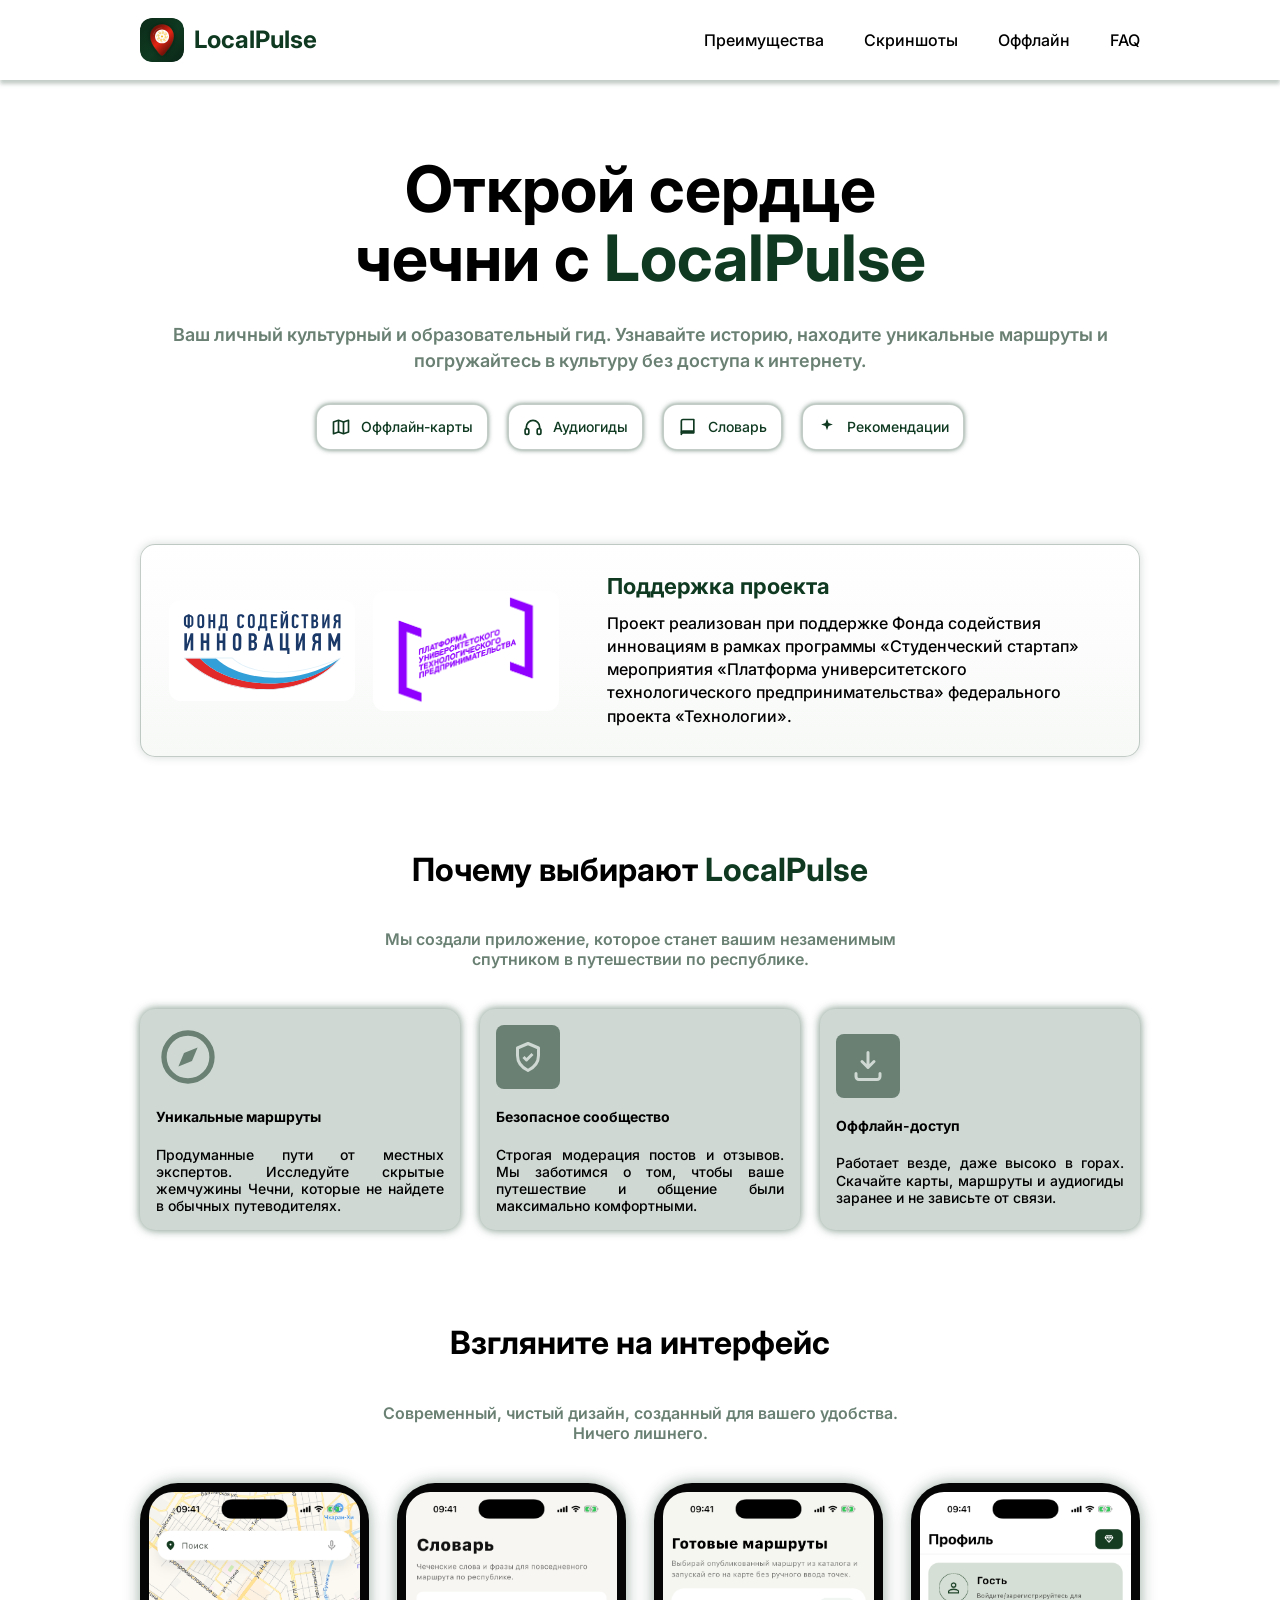
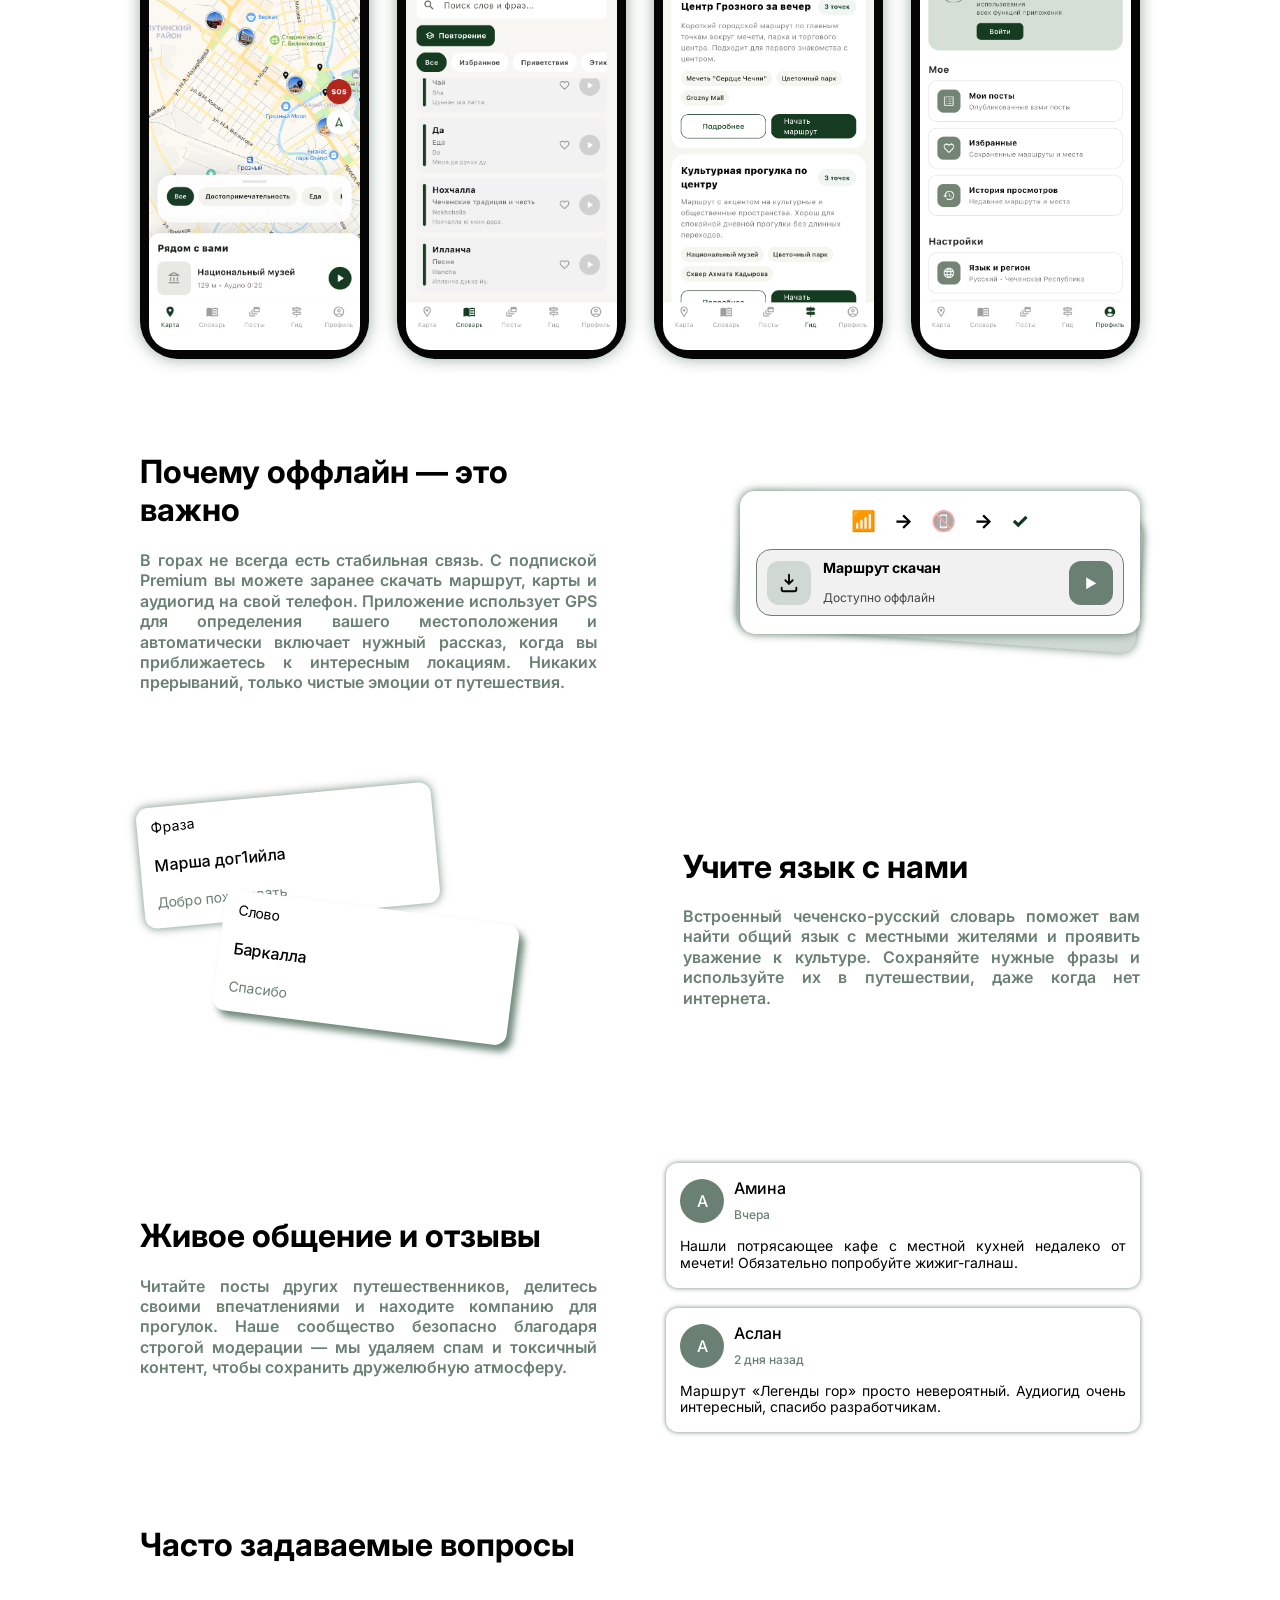
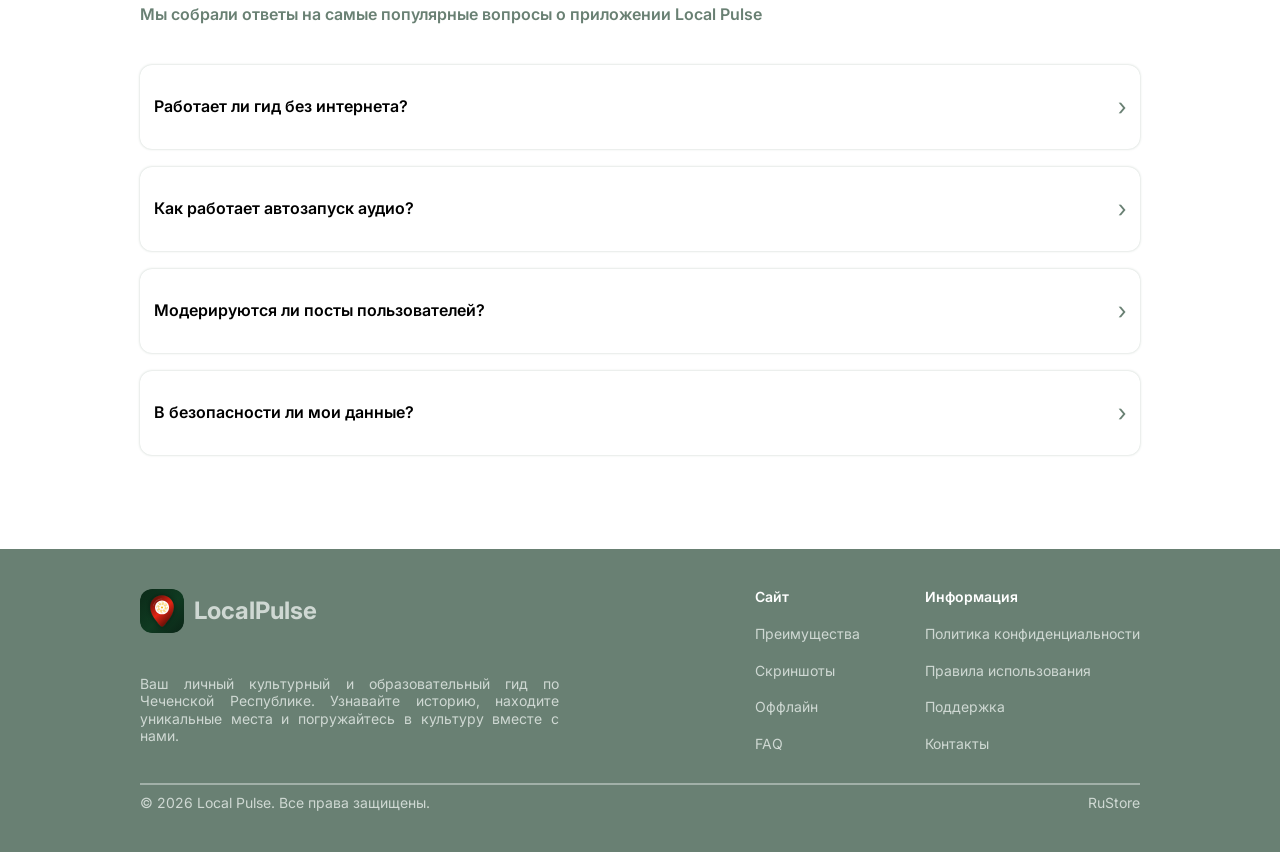
==== index.html @ 08d47c0d "Update landing copy" ====
<!DOCTYPE html>
<html lang="ru">
<head>
  <meta charset="UTF-8" />
  <meta name="viewport" content="width=device-width, initial-scale=1.0" />
  <title>LocalPulse — открой сердце Чечни</title>
  <meta name="description" content="LocalPulse — личный культурный и образовательный гид по Чеченской Республике: карта проверенных мест, аудиогиды, маршруты, словарь чеченских фраз и сообщество. Работает офлайн." />
  <meta property="og:title" content="LocalPulse — гид по Чеченской Республике" />
  <meta property="og:description" content="Карта проверенных мест, аудиогиды с автозапуском, маршруты, словарь и сообщество. Работает офлайн." />
  <link rel="icon" href="assets/logo.svg" />
  <link rel="preconnect" href="https://fonts.googleapis.com" />
  <link rel="preconnect" href="https://fonts.gstatic.com" crossorigin />
  <link href="https://fonts.googleapis.com/css2?family=Inter:wght@400;500;600;700;800&display=swap" rel="stylesheet" />
  <link rel="stylesheet" href="styles.css?v=figma-332-891-deploy" />
</head>
<body>
  <header class="site-header">
    <div class="header-inner">
      <a class="brand brand--header" href="#top" aria-label="LocalPulse">
        <img class="brand-mark" src="assets/logo.svg" alt="" width="44" height="44" />
        <span>LocalPulse</span>
      </a>
      <nav class="header-nav" aria-label="Основная навигация">
        <a href="#features">Преимущества</a>
        <a href="#screenshots">Скриншоты</a>
        <a href="#offline">Оффлайн</a>
        <a href="#faq">FAQ</a>
      </nav>
    </div>
  </header>

  <div class="wrap">
    <!-- HERO -->
    <section class="hero" id="top">
      <h1>Открой сердце<br />чечни с <span>LocalPulse</span></h1>

      <p class="hero-sub">Ваш личный культурный и образовательный гид. Узнавайте историю, находите уникальные маршруты и погружайтесь в культуру без доступа к интернету.</p>

      <div class="chips">
        <div class="chip-row">
          <span class="chip">
            <svg viewBox="0 0 24 24" fill="none" stroke="currentColor" stroke-width="2" stroke-linejoin="round"><path d="M9 4 3 6v14l6-2 6 2 6-2V4l-6 2-6-2Z"/><path d="M9 4v14M15 6v14"/></svg>
            Оффлайн-карты
          </span>
          <span class="chip grow">
            <svg viewBox="0 0 24 24" fill="none" stroke="currentColor" stroke-width="2" stroke-linejoin="round"><path d="M4 14v-2a8 8 0 0 1 16 0v2"/><rect x="2.5" y="14" width="4.5" height="7" rx="2"/><rect x="17" y="14" width="4.5" height="7" rx="2"/></svg>
            Аудиогиды
          </span>
        </div>
        <div class="chip-row">
          <span class="chip">
            <svg viewBox="0 0 24 24" fill="none" stroke="currentColor" stroke-width="2" stroke-linejoin="round"><path d="M4 5a2 2 0 0 1 2-2h13v16H6a2 2 0 0 0-2 2V5Z"/><path d="M19 17H6a2 2 0 0 0-2 2"/></svg>
            Словарь
          </span>
          <span class="chip grow">
            <svg viewBox="0 0 24 24" fill="currentColor"><path d="M12 2l1.8 5.2L19 9l-5.2 1.8L12 16l-1.8-5.2L5 9l5.2-1.8L12 2Z"/></svg>
            Рекомендации
          </span>
        </div>
      </div>
    </section>

    <!-- SUPPORT -->
    <section class="support-section" aria-labelledby="support-title">
      <div class="support-logos" aria-label="Логотипы организаций поддержки проекта">
        <img src="assets/support-fasie.svg" alt="Фонд содействия инновациям" />
        <img src="assets/support-univertechpred.png" alt="Платформа университетского технологического предпринимательства" />
      </div>
      <div class="support-copy">
        <h2 id="support-title">Поддержка проекта</h2>
        <p>Проект реализован при поддержке Фонда содействия инновациям в рамках программы «Студенческий стартап» мероприятия «Платформа университетского технологического предпринимательства» федерального проекта «Технологии».</p>
      </div>
    </section>

    <!-- WHY -->
    <section class="section section--center" id="features">
      <h2>Почему выбирают <span>LocalPulse</span></h2>
      <p class="section-sub">Мы создали приложение, которое станет вашим незаменимым спутником в путешествии по республике.</p>
      <div class="why-cards">
        <article class="why-card">
          <span class="why-ico">
            <svg viewBox="0 0 24 24" fill="none" stroke="currentColor" stroke-width="2" stroke-linejoin="round"><circle cx="12" cy="12" r="9"/><path d="m15.6 8.4-2.1 5.1-5.1 2.1 2.1-5.1 5.1-2.1Z" fill="currentColor" stroke="none"/></svg>
          </span>
          <div class="why-text">
            <h3>Уникальные маршруты</h3>
            <p>Продуманные пути от местных экспертов. Исследуйте скрытые жемчужины Чечни, которые не найдете в обычных путеводителях.</p>
          </div>
        </article>
        <article class="why-card">
          <span class="why-ico">
            <svg viewBox="0 0 24 24" fill="none" stroke="currentColor" stroke-width="2" stroke-linejoin="round"><path d="M12 3l7 3v5c0 4.5-3 8-7 10-4-2-7-5.5-7-10V6l7-3Z"/><path d="m9 12 2 2 4-4"/></svg>
          </span>
          <div class="why-text">
            <h3>Безопасное сообщество</h3>
            <p>Строгая модерация постов и отзывов. Мы заботимся о том, чтобы ваше путешествие и общение были максимально комфортными.</p>
          </div>
        </article>
        <article class="why-card">
          <span class="why-ico">
            <svg viewBox="0 0 24 24" fill="none" stroke="currentColor" stroke-width="2" stroke-linecap="round" stroke-linejoin="round"><path d="M12 3v10m0 0 4-4m-4 4-4-4"/><path d="M4 17v2a2 2 0 0 0 2 2h12a2 2 0 0 0 2-2v-2"/></svg>
          </span>
          <div class="why-text">
            <h3>Оффлайн-доступ</h3>
            <p>Работает везде, даже высоко в горах. Скачайте карты, маршруты и аудиогиды заранее и не зависьте от связи.</p>
          </div>
        </article>
      </div>
    </section>

    <!-- INTERFACE -->
    <section class="section section--center" id="screenshots">
      <h2>Взгляните на интерфейс</h2>
      <p class="section-sub">Современный, чистый дизайн, созданный для вашего удобства. Ничего лишнего.</p>
      <div class="phones">
        <div class="phone"><div class="phone-screen"><img src="assets/screen-map.png" alt="Экран карты LocalPulse" loading="lazy" /></div></div>
        <div class="phone"><div class="phone-screen"><img src="assets/screen-dictionary.png" alt="Экран словаря LocalPulse" loading="lazy" /></div></div>
        <div class="phone"><div class="phone-screen"><img src="assets/screen-guide.png" alt="Экран гида LocalPulse" loading="lazy" /></div></div>
        <div class="phone"><div class="phone-screen"><img src="assets/screen-profile.png" alt="Экран профиля LocalPulse" loading="lazy" /></div></div>
      </div>
    </section>

    <!-- OFFLINE -->
    <section class="section split split--offline" id="offline">
      <div class="split-copy">
        <h2>Почему оффлайн — это важно</h2>
        <p class="section-body">В горах не всегда есть стабильная связь. С подпиской Premium вы можете заранее скачать маршрут, карты и аудиогид на свой телефон. Приложение использует GPS для определения вашего местоположения и автоматически включает нужный рассказ, когда вы приближаетесь к интересным локациям. Никаких прерываний, только чистые эмоции от путешествия.</p>
      </div>
      <div class="offline-graphic">
        <div class="offline-back"></div>
        <div class="offline-card">
          <div class="offline-signal"><span>📶</span><span class="arr">→</span><span class="off">📵</span><span class="arr">→</span><span class="ok">✓</span></div>
          <div class="offline-route">
            <span class="or-ico">
              <svg viewBox="0 0 24 24" fill="none" stroke="currentColor" stroke-width="2" stroke-linecap="round" stroke-linejoin="round"><path d="M12 3v10m0 0 4-4m-4 4-4-4"/><path d="M4 17v2a2 2 0 0 0 2 2h12a2 2 0 0 0 2-2v-2"/></svg>
            </span>
            <span class="or-text"><b>Маршрут скачан</b><br/>Доступно оффлайн</span>
            <span class="or-play">▶</span>
          </div>
        </div>
      </div>
    </section>

    <!-- LANGUAGE -->
    <section class="section split split--language">
      <div class="flashcards">
        <div class="flash flash-a"><small>Фраза</small><b>Марша дог1ийла</b><i>Добро пожаловать</i></div>
        <div class="flash flash-b"><small>Слово</small><b>Баркалла</b><i>Спасибо</i></div>
      </div>
      <div class="split-copy">
        <h2>Учите язык с нами</h2>
        <p class="section-body">Встроенный чеченско-русский словарь поможет вам найти общий язык с местными жителями и проявить уважение к культуре. Сохраняйте нужные фразы и используйте их в путешествии, даже когда нет интернета.</p>
      </div>
    </section>

    <!-- REVIEWS -->
    <section class="section split split--reviews">
      <div class="split-copy">
        <h2>Живое общение и отзывы</h2>
        <p class="section-body">Читайте посты других путешественников, делитесь своими впечатлениями и находите компанию для прогулок. Наше сообщество безопасно благодаря строгой модерации — мы удаляем спам и токсичный контент, чтобы сохранить дружелюбную атмосферу.</p>
      </div>
      <div class="reviews">
        <article class="review">
          <div class="review-head"><span class="review-av">А</span><div class="review-who"><b>Амина</b><small>Вчера</small></div></div>
          <p>Нашли потрясающее кафе с местной кухней недалеко от мечети! Обязательно попробуйте жижиг-галнаш.</p>
        </article>
        <article class="review">
          <div class="review-head"><span class="review-av">А</span><div class="review-who"><b>Аслан</b><small>2 дня назад</small></div></div>
          <p>Маршрут «Легенды гор» просто невероятный. Аудиогид очень интересный, спасибо разработчикам.</p>
        </article>
      </div>
    </section>

    <!-- FAQ -->
    <section class="section" id="faq">
      <h2>Часто задаваемые вопросы</h2>
      <p class="section-body">Мы собрали ответы на самые популярные вопросы о приложении Local Pulse</p>
      <div class="faq">
        <details><summary>Работает ли гид без интернета?<span class="faq-chevron" aria-hidden="true">›</span></summary><p>Да. Скачайте карты, маршруты и аудиогиды заранее в разделе «Офлайн-данные» — и пользуйтесь ими без связи.</p></details>
        <details><summary>Как работает автозапуск аудио?<span class="faq-chevron" aria-hidden="true">›</span></summary><p>Когда вы приближаетесь к месту, рассказ о нём включается автоматически. Автозапуск можно отключить в настройках.</p></details>
        <details><summary>Модерируются ли посты пользователей?<span class="faq-chevron" aria-hidden="true">›</span></summary><p>Да. Каждый пост проходит проверку модераторами перед публикацией в общей ленте.</p></details>
        <details><summary>В безопасности ли мои данные?<span class="faq-chevron" aria-hidden="true">›</span></summary><p>Пароли хранятся в виде необратимого хеша, данные — на серверах в РФ согласно 152-ФЗ. Геолокация используется только с вашего согласия.</p></details>
      </div>
    </section>
  </div>

  <!-- FOOTER -->
  <footer class="site-footer" id="download">
    <div class="footer-inner">
      <div class="footer-brand">
        <span class="brand">
          <img class="brand-mark" src="assets/logo.svg" alt="LocalPulse" width="44" height="44" />
          LocalPulse
        </span>
      </div>
      <p class="footer-about">Ваш личный культурный и образовательный гид по Чеченской Республике. Узнавайте историю, находите уникальные места и погружайтесь в культуру вместе с нами.</p>

      <div class="footer-cols">
        <nav class="footer-col">
          <h4>Сайт</h4>
          <a href="#features">Преимущества</a>
          <a href="#screenshots">Скриншоты</a>
          <a href="#offline">Оффлайн</a>
          <a href="#faq">FAQ</a>
        </nav>
        <nav class="footer-col">
          <h4>Информация</h4>
          <a href="privacy.html">Политика конфиденциальности</a>
          <a href="privacy.html#terms">Правила использования</a>
          <a href="mailto:support@localpulse.ru">Поддержка</a>
          <a href="mailto:support@localpulse.ru">Контакты</a>
        </nav>
      </div>

      <div class="footer-bottom">
        <p class="footer-copy">© 2026 Local Pulse. Все права защищены.</p>
        <p class="footer-stores"><span>RuStore</span></p>
      </div>
    </div>
  </footer>
</body>
</html>
---- styles.css ----
:root {
  --green: #0f3a21;
  --green-deep: #0d331d;
  --sage: #698073;
  --sage-light: #cfd8d3;
  --ink: #000000;
  --muted: #698073;
  --white: #ffffff;
  --panel: #f1f1f2;
  --frame: 1000px;
  --radius: 15px;
}

* {
  box-sizing: border-box;
}

html {
  scroll-behavior: smooth;
}

body {
  margin: 0;
  background: var(--white);
  color: var(--ink);
  font-family: "Inter", -apple-system, BlinkMacSystemFont, "Segoe UI", Roboto, Arial, sans-serif;
  -webkit-font-smoothing: antialiased;
}

h1,
h2,
h3,
h4,
p {
  margin: 0;
}

a {
  color: inherit;
  text-decoration: none;
}

svg {
  display: block;
}

.site-header {
  position: sticky;
  top: 0;
  z-index: 10;
  width: 100%;
  height: 80px;
  background: var(--white);
  box-shadow: 0 4px 4px rgba(105, 128, 115, 0.4);
}

.header-inner {
  width: min(var(--frame), calc(100% - 48px));
  height: 100%;
  margin: 0 auto;
  display: flex;
  align-items: center;
  justify-content: space-between;
  gap: 40px;
}

.brand {
  display: inline-flex;
  align-items: center;
  gap: 10px;
  font-weight: 700;
  font-size: 24px;
  line-height: 1.2;
}

.brand--header {
  color: var(--green);
}

.brand-mark {
  width: 44px;
  height: 44px;
  border-radius: 12px;
  flex: none;
  display: block;
}

.header-nav {
  display: flex;
  align-items: center;
  gap: 40px;
  margin-left: auto;
  font-size: 16px;
  font-weight: 500;
}

.wrap {
  width: min(var(--frame), calc(100% - 48px));
  margin: 0 auto;
  padding: 74px 0 0;
  display: flex;
  flex-direction: column;
  gap: 94px;
}

.hero {
  display: flex;
  flex-direction: column;
  align-items: center;
  gap: 30px;
  text-align: center;
}

.hero h1 {
  max-width: 840px;
  font-size: 64px;
  line-height: 1.08;
  font-weight: 700;
}

.hero h1 span,
.section h2 span {
  color: var(--green);
}

.hero-sub {
  max-width: 1000px;
  color: var(--muted);
  font-size: 18px;
  line-height: 1.45;
  font-weight: 600;
}

.chips {
  display: flex;
  align-items: center;
  justify-content: center;
  gap: 20px;
  flex-wrap: wrap;
}

.chip-row {
  display: contents;
}

.chip {
  display: inline-flex;
  align-items: center;
  justify-content: center;
  gap: 10px;
  min-height: 44px;
  background: var(--white);
  border: 1px solid rgba(105, 128, 115, 0.4);
  border-radius: 14px;
  padding: 12px 14px;
  font-size: 14px;
  line-height: 1.2;
  font-weight: 500;
  color: var(--green);
  box-shadow: 0 0 5px rgba(15, 58, 33, 0.6);
}

.chip svg {
  width: 20px;
  height: 20px;
  flex: none;
  color: var(--green);
}

.support-section {
  display: grid;
  grid-template-columns: 390px 1fr;
  align-items: center;
  gap: 48px;
  padding: 28px;
  border: 1px solid rgba(105, 128, 115, 0.4);
  border-radius: var(--radius);
  background: linear-gradient(180deg, #ffffff 0%, #f7f9f7 100%);
  box-shadow: 0 0 10px rgba(15, 58, 33, 0.18);
}

.support-logos {
  display: grid;
  grid-template-columns: 1fr 1fr;
  align-items: center;
  gap: 18px;
}

.support-logos img {
  width: 100%;
  max-height: 120px;
  object-fit: contain;
  border-radius: 12px;
  background: var(--white);
  padding: 10px;
}

.support-logos img:nth-child(2) {
  padding: 0;
  background: var(--white);
}

.support-copy {
  display: flex;
  flex-direction: column;
  gap: 12px;
}

.support-copy h2 {
  font-size: 22px;
  line-height: 1.2;
  font-weight: 700;
  color: var(--green);
}

.support-copy p {
  color: var(--ink);
  font-size: 16px;
  line-height: 1.45;
  font-weight: 500;
}

.section {
  display: flex;
  flex-direction: column;
  gap: 40px;
}

.section--center {
  align-items: center;
  text-align: center;
}

.section h2 {
  font-size: 32px;
  line-height: 1.2;
  font-weight: 700;
}

.section-sub {
  max-width: 524px;
  color: var(--muted);
  font-size: 16px;
  line-height: 1.25;
  font-weight: 600;
}

.section-body {
  color: var(--muted);
  font-size: 16px;
  line-height: 1.28;
  font-weight: 600;
  text-align: justify;
}

.why-cards {
  width: 100%;
  display: grid;
  grid-template-columns: repeat(3, 1fr);
  gap: 20px;
}

.why-card {
  min-height: 207px;
  display: flex;
  flex-direction: column;
  justify-content: center;
  gap: 20px;
  text-align: left;
  background: var(--sage-light);
  border-radius: var(--radius);
  padding: 16px;
  box-shadow: 0 0 10px rgba(15, 58, 33, 0.6);
}

.why-ico {
  display: grid;
  place-items: center;
  width: 64px;
  height: 64px;
  padding: 14px;
  background: var(--sage);
  border-radius: 8px;
  color: var(--sage-light);
}

.why-card:first-child .why-ico {
  background: transparent;
  color: var(--sage);
  padding: 0;
}

.why-ico svg {
  width: 36px;
  height: 36px;
}

.why-card:first-child .why-ico svg {
  width: 64px;
  height: 64px;
}

.why-text {
  display: flex;
  flex-direction: column;
  gap: 20px;
}

.why-card h3 {
  font-size: 14px;
  line-height: 1.2;
  font-weight: 700;
}

.why-card p {
  font-size: 14px;
  line-height: 1.22;
  font-weight: 500;
  text-align: justify;
}

.phones {
  width: 100%;
  display: flex;
  align-items: center;
  justify-content: space-between;
  gap: 20px;
}

.phone {
  width: 228.78px;
  border-radius: 38px;
  background: #050505;
  padding: 9px;
  box-shadow: 0 0 16px rgba(15, 58, 33, 0.42);
}

.phone-screen {
  border-radius: 24px;
  overflow: hidden;
  background: #000;
  aspect-ratio: 1206 / 2622;
}

.phone-screen img {
  width: 100%;
  height: 100%;
  object-fit: cover;
  display: block;
}

.split {
  display: grid;
  grid-template-columns: minmax(0, 457px) minmax(0, 1fr);
  align-items: center;
  gap: 69px;
}

.split-copy {
  display: flex;
  flex-direction: column;
  gap: 20px;
}

.split--offline {
  grid-template-columns: 457px 400px;
  justify-content: space-between;
  gap: 80px;
}

.offline-graphic {
  position: relative;
  width: 400px;
  min-height: 200px;
}

.offline-back {
  position: absolute;
  inset: 35px 0 auto 0;
  height: 132px;
  background: var(--sage-light);
  border-radius: var(--radius);
  box-shadow: 0 0 10px rgba(15, 58, 33, 0.6);
  transform: rotate(4deg);
}

.offline-card {
  position: relative;
  margin-top: 18px;
  background: var(--white);
  border-radius: var(--radius);
  padding: 18px 16px;
  box-shadow: 0 0 10px rgba(15, 58, 33, 0.6);
  display: flex;
  flex-direction: column;
  gap: 16px;
}

.offline-signal {
  display: flex;
  align-items: center;
  justify-content: center;
  gap: 18px;
  font-size: 20px;
}

.offline-signal .arr {
  color: var(--ink);
  font-weight: 700;
}

.offline-signal .off {
  opacity: 0.45;
}

.offline-signal .ok {
  color: var(--green);
  font-weight: 800;
}

.offline-route {
  display: flex;
  align-items: center;
  gap: 12px;
  background: var(--panel);
  border: 1px solid var(--sage);
  border-radius: var(--radius);
  padding: 10px;
}

.or-ico {
  display: grid;
  place-items: center;
  width: 44px;
  height: 44px;
  border-radius: 12px;
  background: var(--sage-light);
  color: var(--ink);
  flex: none;
}

.or-ico svg {
  width: 22px;
  height: 22px;
}

.or-text {
  flex: 1;
  font-size: 12px;
  line-height: 1.2;
  font-weight: 400;
  color: #454545;
}

.or-text b {
  display: block;
  color: var(--ink);
  font-size: 14px;
  line-height: 1.2;
  font-weight: 700;
}

.or-play {
  width: 44px;
  height: 44px;
  border-radius: 12px;
  background: var(--sage);
  color: var(--white);
  display: grid;
  place-items: center;
  font-size: 13px;
  flex: none;
}

.split--language {
  grid-template-columns: 390px 457px;
  gap: 153px;
}

.flashcards {
  position: relative;
  width: 390px;
  height: 282px;
}

.flash {
  position: absolute;
  width: 296px;
  min-height: 121px;
  background: var(--white);
  border-radius: 12px;
  padding: 12px 14px;
  display: flex;
  flex-direction: column;
  gap: 20px;
  white-space: nowrap;
}

.flash small {
  font-size: 14px;
  line-height: 1.2;
  font-weight: 400;
  color: var(--ink);
}

.flash b {
  font-size: 16px;
  line-height: 1.2;
  font-weight: 500;
  color: var(--ink);
}

.flash i {
  font-style: normal;
  font-size: 14px;
  line-height: 1.2;
  font-weight: 400;
  color: var(--muted);
}

.flash-a {
  left: 0;
  top: 8px;
  transform: rotate(-5.4deg);
  box-shadow: 0 0 10px rgba(15, 58, 33, 0.6);
}

.flash-b {
  left: 78px;
  top: 120px;
  transform: rotate(7.29deg);
  box-shadow: 6px 6px 7.5px rgba(15, 58, 33, 0.6);
}

.split--reviews {
  grid-template-columns: 457px 1fr;
}

.reviews {
  width: 100%;
  display: flex;
  flex-direction: column;
  gap: 20px;
}

.review {
  background: var(--white);
  border-radius: 12px;
  padding: 16px 14px;
  box-shadow: 0 0 5px rgba(15, 58, 33, 0.6);
  display: flex;
  flex-direction: column;
  gap: 15px;
}

.review-head {
  display: flex;
  align-items: center;
  gap: 10px;
}

.review-av {
  width: 44px;
  height: 44px;
  border-radius: 50%;
  background: var(--sage);
  color: var(--white);
  display: grid;
  place-items: center;
  font-weight: 500;
  font-size: 16px;
  flex: none;
}

.review-who {
  display: flex;
  flex-direction: column;
  gap: 10px;
}

.review-who b {
  font-size: 16px;
  line-height: 1.2;
  font-weight: 500;
  color: var(--ink);
}

.review-who small {
  font-size: 12px;
  line-height: 1.2;
  font-weight: 500;
  color: var(--muted);
}

.review p {
  font-size: 14px;
  line-height: 1.2;
  font-weight: 400;
  color: var(--ink);
  text-align: justify;
}

.faq {
  width: 100%;
  display: flex;
  flex-direction: column;
  gap: 18px;
}

.faq details {
  background: var(--white);
  border-radius: 12px;
  box-shadow: 0 0 2.5px rgba(15, 58, 33, 0.25);
  overflow: hidden;
}

.faq summary {
  list-style: none;
  cursor: pointer;
  padding: 30px 14px;
  font-weight: 600;
  font-size: 16px;
  line-height: 1.2;
  color: var(--ink);
  display: flex;
  align-items: center;
  justify-content: space-between;
  gap: 15px;
}

.faq summary::-webkit-details-marker {
  display: none;
}

.faq .faq-chevron {
  color: var(--sage);
  font-size: 24px;
  font-weight: 400;
  line-height: 1;
  transition: transform 0.2s ease;
  flex: none;
}

.faq details[open] .faq-chevron {
  transform: rotate(90deg);
}

.faq details p {
  padding: 0 14px 22px;
  color: var(--muted);
  font-size: 14px;
  line-height: 1.5;
}

.site-footer {
  margin-top: 94px;
  background: var(--sage);
  color: var(--sage-light);
  padding: 40px 0;
}

.footer-inner {
  width: min(var(--frame), calc(100% - 48px));
  margin: 0 auto;
  display: grid;
  grid-template-columns: 419px 1fr;
  gap: 30px 90px;
}

.footer-brand {
  grid-column: 1;
}

.footer-about {
  grid-column: 1;
  max-width: 419px;
  color: var(--sage-light);
  font-size: 14px;
  line-height: 1.25;
  font-weight: 400;
  text-align: justify;
}

.site-footer .brand {
  color: var(--sage-light);
}

.footer-cols {
  grid-column: 2;
  grid-row: 1 / span 2;
  display: flex;
  justify-content: flex-end;
  gap: 65px;
}

.footer-col {
  display: flex;
  flex-direction: column;
  gap: 20px;
}

.footer-col h4 {
  font-size: 14px;
  line-height: 1.2;
  font-weight: 600;
  color: var(--white);
}

.footer-col a {
  font-size: 14px;
  line-height: 1.2;
  font-weight: 400;
  color: var(--sage-light);
  white-space: nowrap;
}

.footer-col a:hover {
  color: var(--white);
}

.footer-bottom {
  grid-column: 1 / -1;
  display: flex;
  align-items: center;
  justify-content: space-between;
  gap: 20px;
  padding-top: 10px;
  border-top: 2px solid rgba(207, 216, 211, 0.55);
}

.footer-copy,
.footer-stores span {
  font-size: 14px;
  line-height: 1.2;
  color: var(--sage-light);
}

.footer-stores {
  display: flex;
  gap: 17px;
}

@media (max-width: 900px) {
  .site-header {
    height: auto;
    position: static;
  }

  .header-inner {
    padding: 16px 0;
    flex-wrap: wrap;
    gap: 18px;
  }

  .header-nav {
    order: 3;
    width: 100%;
    justify-content: space-between;
    gap: 12px;
    font-size: 14px;
    overflow-x: auto;
  }

  .wrap {
    width: min(440px, calc(100% - 40px));
    padding-top: 40px;
    gap: 56px;
  }

  .hero h1 {
    font-size: 40px;
    line-height: 1.18;
  }

  .hero-sub {
    font-size: 13px;
  }

  .chips {
    display: flex;
    flex-direction: column;
    align-items: stretch;
  }

  .chip-row {
    display: flex;
    gap: 14px;
  }

  .chip {
    flex: 1;
    font-size: 13px;
  }

  .section {
    gap: 24px;
  }

  .section h2 {
    font-size: 24px;
  }

  .section-sub,
  .section-body {
    font-size: 14px;
  }

  .why-cards,
  .support-section,
  .split,
  .split--offline,
  .split--language,
  .split--reviews {
    grid-template-columns: 1fr;
    gap: 28px;
  }

  .phones {
    flex-wrap: wrap;
    justify-content: center;
  }

  .support-section {
    padding: 20px;
  }

  .support-logos {
    grid-template-columns: 1fr;
  }

  .phone {
    width: min(228.78px, calc(50% - 10px));
    min-width: 156px;
  }

  .offline-graphic,
  .flashcards {
    width: 100%;
  }

  .flash-b {
    left: auto;
    right: 0;
  }

  .footer-inner {
    width: min(440px, calc(100% - 40px));
    grid-template-columns: 1fr;
  }

  .footer-brand,
  .footer-about,
  .footer-cols,
  .footer-bottom {
    grid-column: 1;
  }

  .footer-cols {
    grid-row: auto;
    justify-content: flex-start;
    gap: 48px;
    flex-wrap: wrap;
  }

  .footer-bottom {
    flex-direction: column;
    align-items: flex-start;
  }
}

@media (max-width: 520px) {
  .header-nav {
    font-size: 13px;
  }

  .phone {
    width: 100%;
    max-width: 228.78px;
  }
}
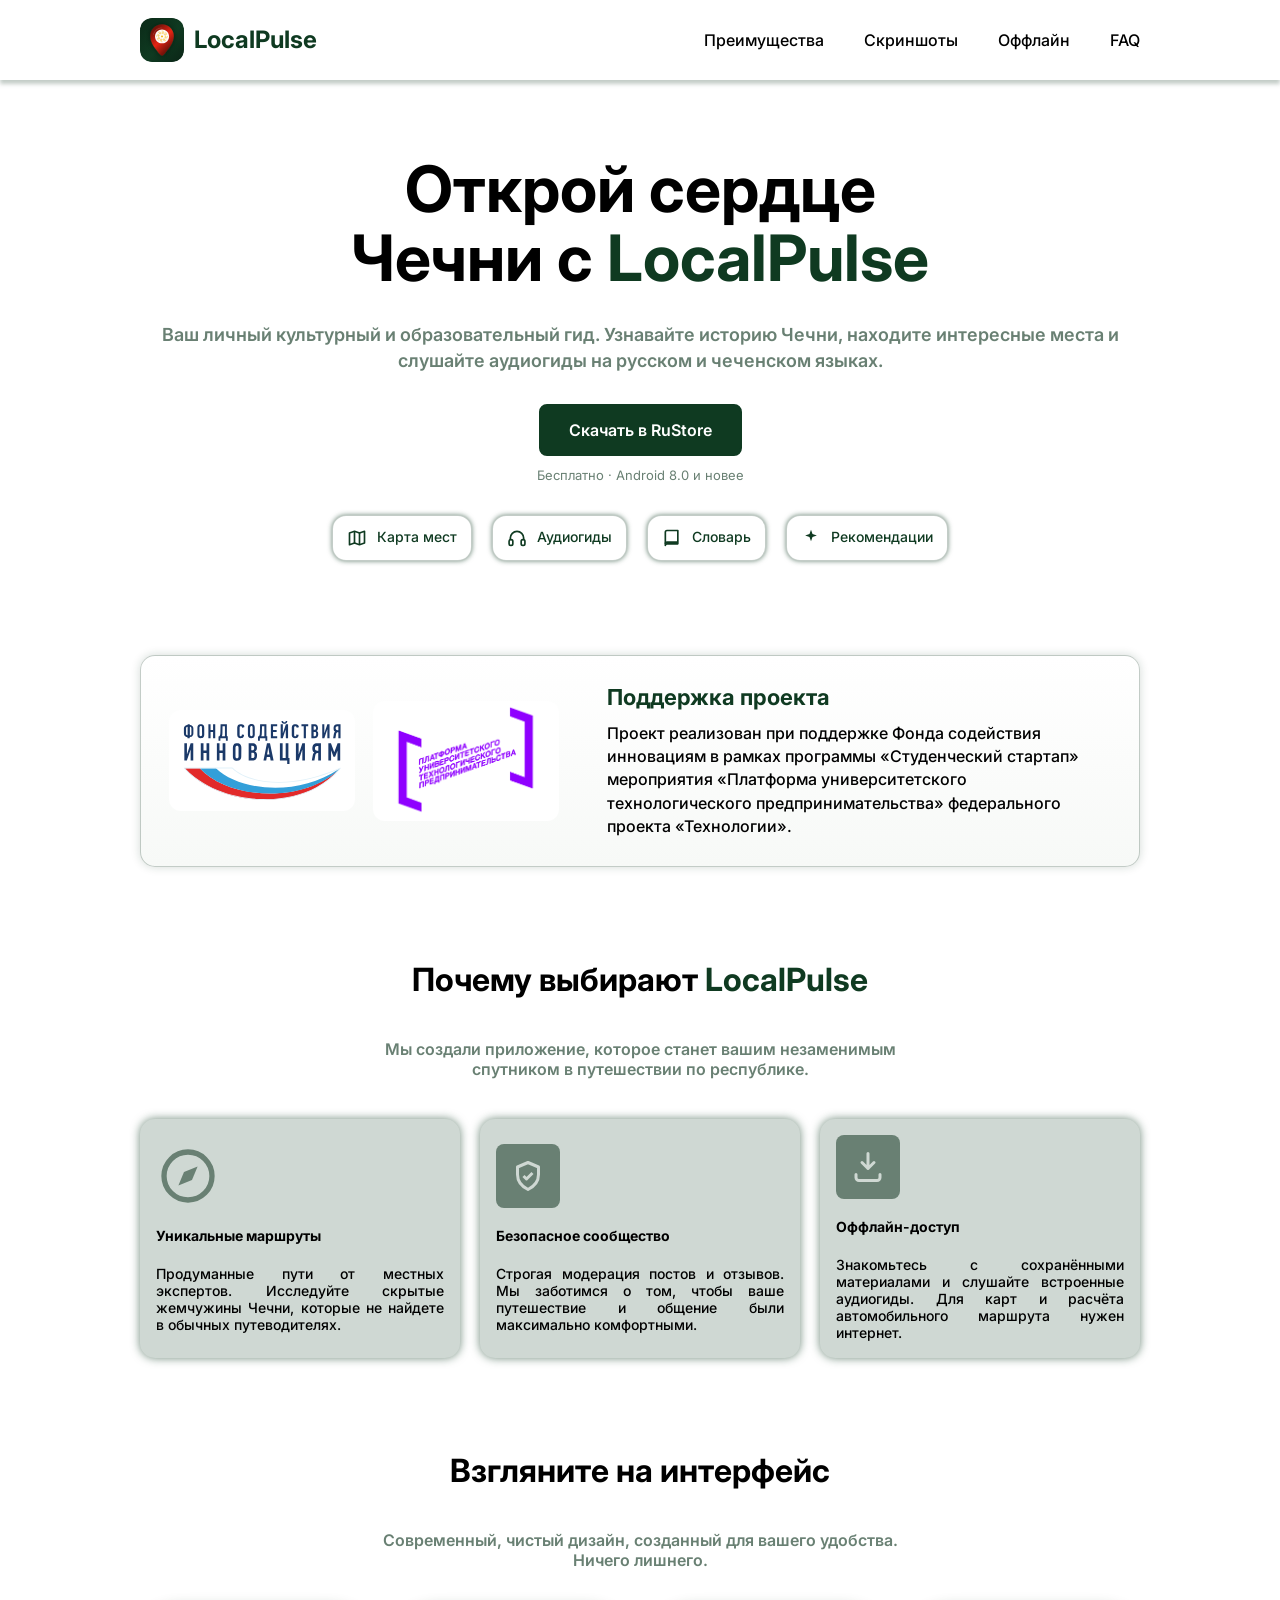
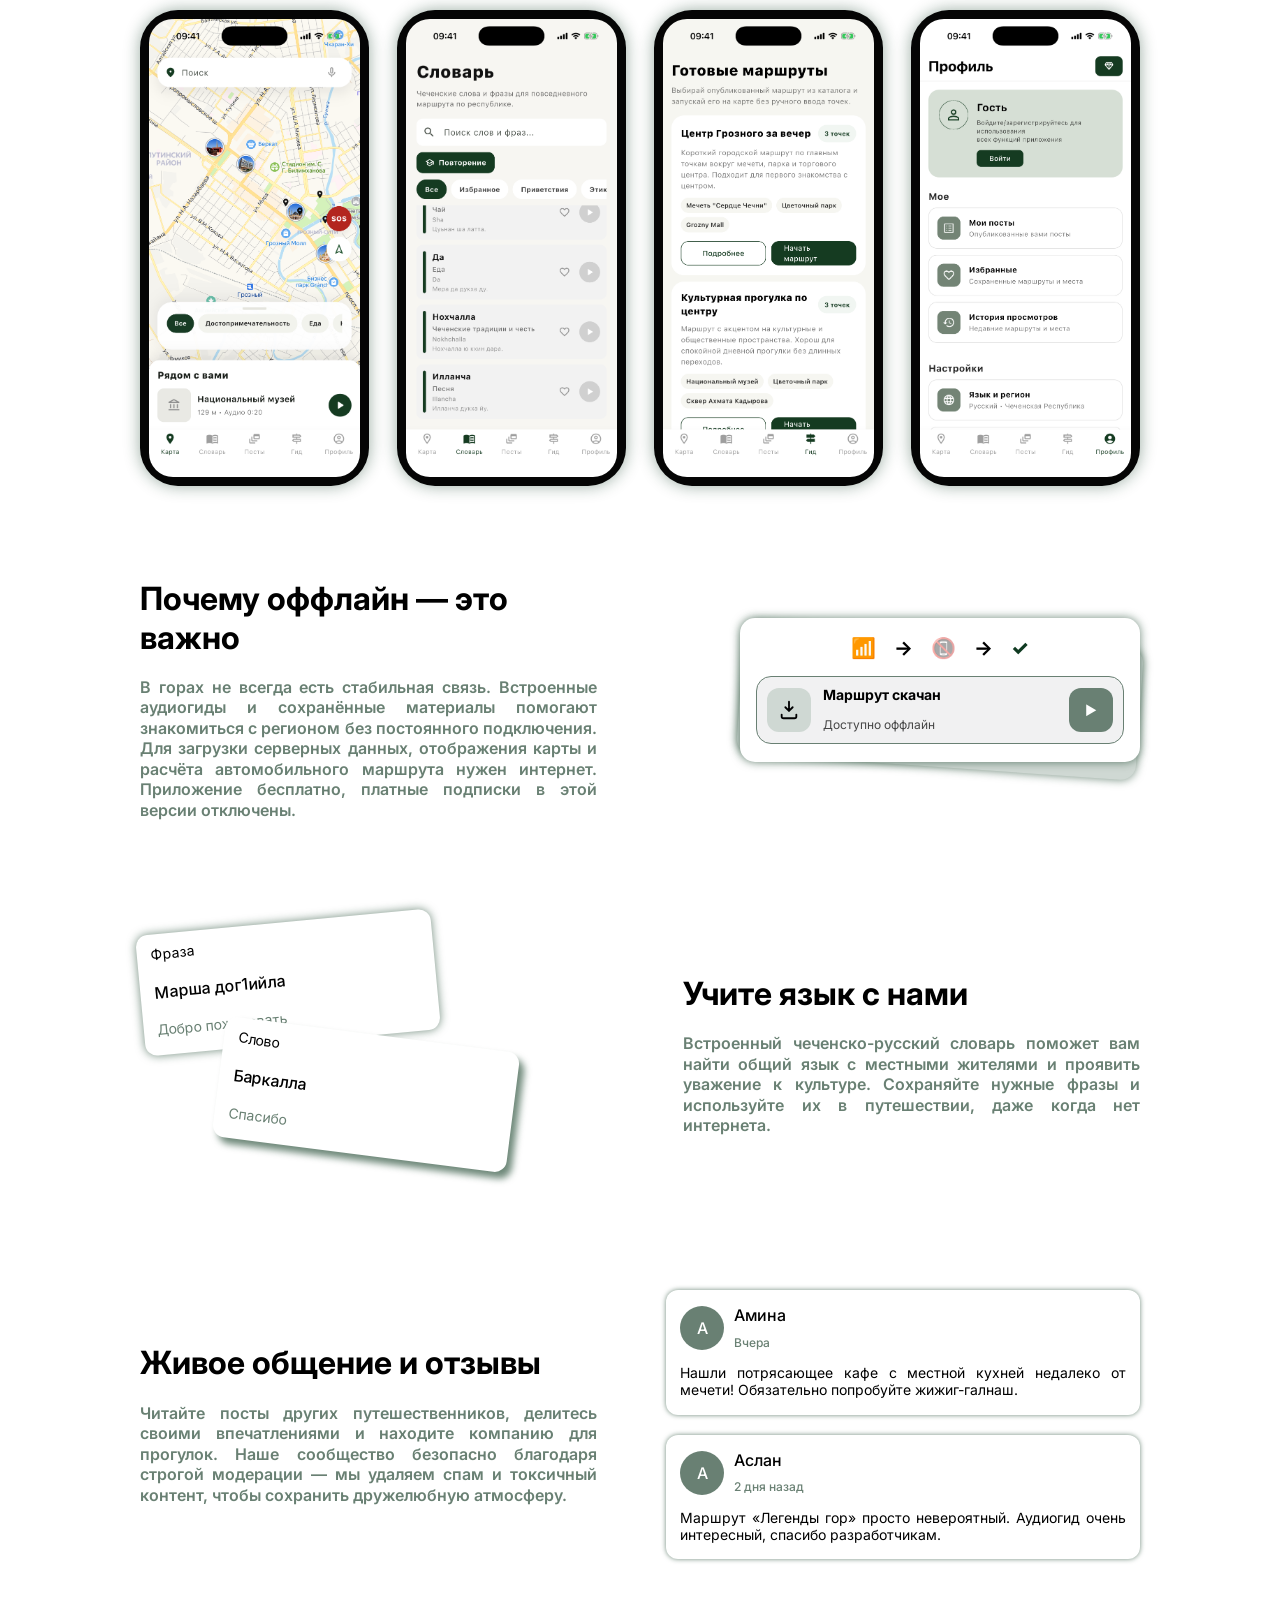
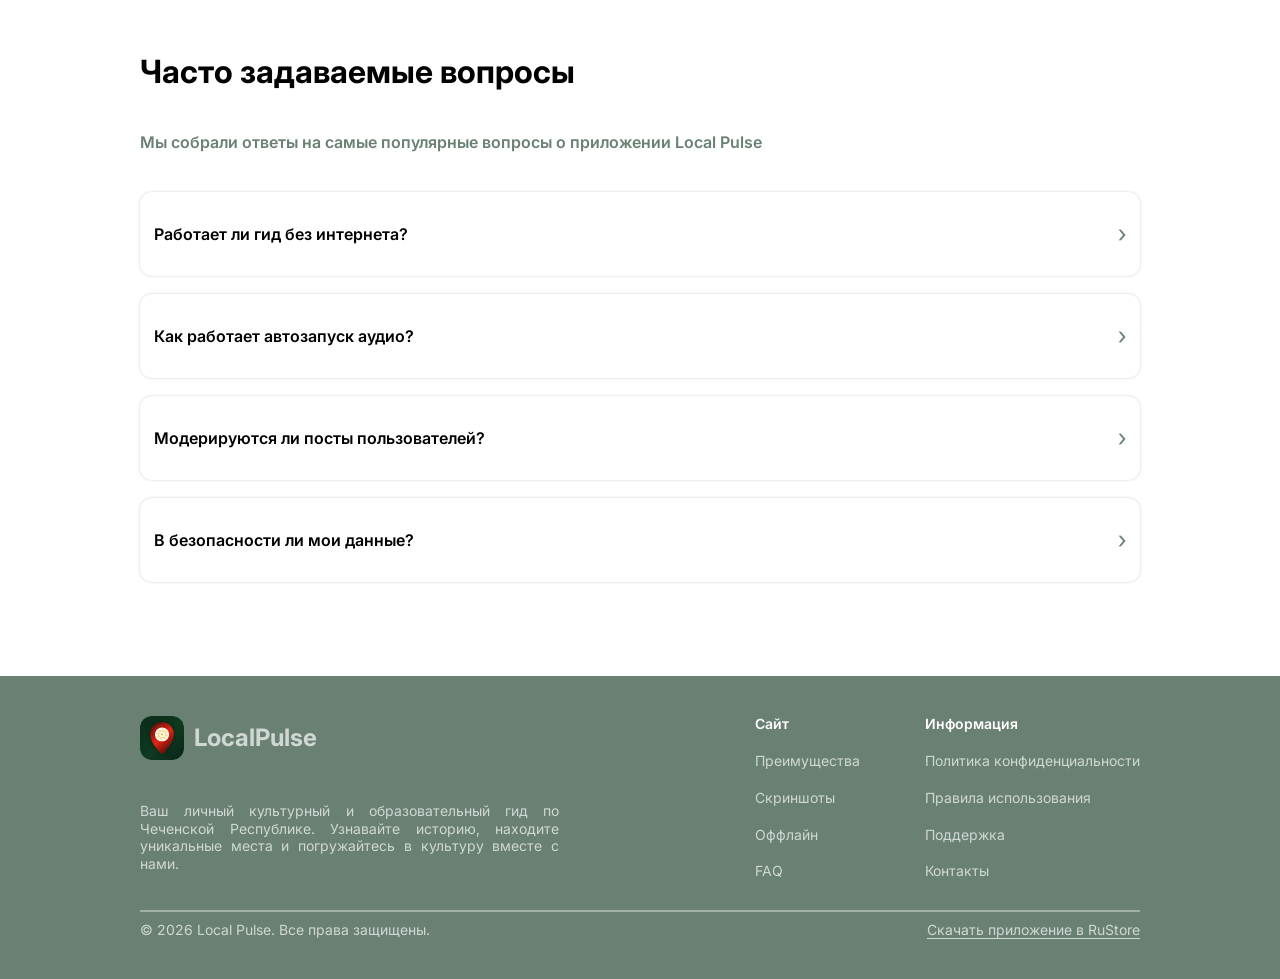
==== commit f8764d15: "Add public RuStore download link and align landing with released app" ====
--- a/index.html
+++ b/index.html
@@ -4,14 +4,14 @@
   <meta charset="UTF-8" />
   <meta name="viewport" content="width=device-width, initial-scale=1.0" />
   <title>LocalPulse — открой сердце Чечни</title>
-  <meta name="description" content="LocalPulse — личный культурный и образовательный гид по Чеченской Республике: карта проверенных мест, аудиогиды, маршруты, словарь чеченских фраз и сообщество. Работает офлайн." />
+  <meta name="description" content="LocalPulse — гид по Чеченской Республике: карта мест, аудиогиды на русском и чеченском, маршруты, словарь и сообщество. Скачайте приложение для Android в RuStore." />
   <meta property="og:title" content="LocalPulse — гид по Чеченской Республике" />
-  <meta property="og:description" content="Карта проверенных мест, аудиогиды с автозапуском, маршруты, словарь и сообщество. Работает офлайн." />
+  <meta property="og:description" content="Карта мест Чечни, аудиогиды на русском и чеченском, маршруты и словарь. Приложение для Android доступно в RuStore." />
   <link rel="icon" href="assets/logo.svg" />
   <link rel="preconnect" href="https://fonts.googleapis.com" />
   <link rel="preconnect" href="https://fonts.gstatic.com" crossorigin />
   <link href="https://fonts.googleapis.com/css2?family=Inter:wght@400;500;600;700;800&display=swap" rel="stylesheet" />
-  <link rel="stylesheet" href="styles.css?v=figma-332-891-deploy" />
+  <link rel="stylesheet" href="styles.css?v=rustore-2026-10-25" />
 </head>
 <body>
   <header class="site-header">
@@ -32,15 +32,20 @@
   <div class="wrap">
     <!-- HERO -->
     <section class="hero" id="top">
-      <h1>Открой сердце<br />чечни с <span>LocalPulse</span></h1>
-
-      <p class="hero-sub">Ваш личный культурный и образовательный гид. Узнавайте историю, находите уникальные маршруты и погружайтесь в культуру без доступа к интернету.</p>
+      <h1>Открой сердце<br />Чечни с <span>LocalPulse</span></h1>
+
+      <p class="hero-sub">Ваш личный культурный и образовательный гид. Узнавайте историю Чечни, находите интересные места и слушайте аудиогиды на русском и чеченском языках.</p>
+
+      <div class="app-download">
+        <a class="download-button" href="https://rustore.ru/catalog/app/com.localpulse.local_pulse" target="_blank" rel="noopener noreferrer">Скачать в RuStore</a>
+        <p class="download-platform">Бесплатно · Android 8.0 и новее</p>
+      </div>
 
       <div class="chips">
         <div class="chip-row">
           <span class="chip">
             <svg viewBox="0 0 24 24" fill="none" stroke="currentColor" stroke-width="2" stroke-linejoin="round"><path d="M9 4 3 6v14l6-2 6 2 6-2V4l-6 2-6-2Z"/><path d="M9 4v14M15 6v14"/></svg>
-            Оффлайн-карты
+            Карта мест
           </span>
           <span class="chip grow">
             <svg viewBox="0 0 24 24" fill="none" stroke="currentColor" stroke-width="2" stroke-linejoin="round"><path d="M4 14v-2a8 8 0 0 1 16 0v2"/><rect x="2.5" y="14" width="4.5" height="7" rx="2"/><rect x="17" y="14" width="4.5" height="7" rx="2"/></svg>
@@ -101,7 +106,7 @@
           </span>
           <div class="why-text">
             <h3>Оффлайн-доступ</h3>
-            <p>Работает везде, даже высоко в горах. Скачайте карты, маршруты и аудиогиды заранее и не зависьте от связи.</p>
+            <p>Знакомьтесь с сохранёнными материалами и слушайте встроенные аудиогиды. Для карт и расчёта автомобильного маршрута нужен интернет.</p>
           </div>
         </article>
       </div>
@@ -123,7 +128,7 @@
     <section class="section split split--offline" id="offline">
       <div class="split-copy">
         <h2>Почему оффлайн — это важно</h2>
-        <p class="section-body">В горах не всегда есть стабильная связь. С подпиской Premium вы можете заранее скачать маршрут, карты и аудиогид на свой телефон. Приложение использует GPS для определения вашего местоположения и автоматически включает нужный рассказ, когда вы приближаетесь к интересным локациям. Никаких прерываний, только чистые эмоции от путешествия.</p>
+        <p class="section-body">В горах не всегда есть стабильная связь. Встроенные аудиогиды и сохранённые материалы помогают знакомиться с регионом без постоянного подключения. Для загрузки серверных данных, отображения карты и расчёта автомобильного маршрута нужен интернет. Приложение бесплатно, платные подписки в этой версии отключены.</p>
       </div>
       <div class="offline-graphic">
         <div class="offline-back"></div>
@@ -175,7 +180,7 @@
       <h2>Часто задаваемые вопросы</h2>
       <p class="section-body">Мы собрали ответы на самые популярные вопросы о приложении Local Pulse</p>
       <div class="faq">
-        <details><summary>Работает ли гид без интернета?<span class="faq-chevron" aria-hidden="true">›</span></summary><p>Да. Скачайте карты, маршруты и аудиогиды заранее в разделе «Офлайн-данные» — и пользуйтесь ими без связи.</p></details>
+        <details><summary>Работает ли гид без интернета?<span class="faq-chevron" aria-hidden="true">›</span></summary><p>Без сети доступны встроенные аудиогиды и сохранённые материалы. Для загрузки новых серверных данных, отображения карты и расчёта автомобильных маршрутов нужен интернет.</p></details>
         <details><summary>Как работает автозапуск аудио?<span class="faq-chevron" aria-hidden="true">›</span></summary><p>Когда вы приближаетесь к месту, рассказ о нём включается автоматически. Автозапуск можно отключить в настройках.</p></details>
         <details><summary>Модерируются ли посты пользователей?<span class="faq-chevron" aria-hidden="true">›</span></summary><p>Да. Каждый пост проходит проверку модераторами перед публикацией в общей ленте.</p></details>
         <details><summary>В безопасности ли мои данные?<span class="faq-chevron" aria-hidden="true">›</span></summary><p>Пароли хранятся в виде необратимого хеша, данные — на серверах в РФ согласно 152-ФЗ. Геолокация используется только с вашего согласия.</p></details>
@@ -205,15 +210,15 @@
         <nav class="footer-col">
           <h4>Информация</h4>
           <a href="privacy.html">Политика конфиденциальности</a>
-          <a href="privacy.html#terms">Правила использования</a>
-          <a href="mailto:support@localpulse.ru">Поддержка</a>
-          <a href="mailto:support@localpulse.ru">Контакты</a>
+          <a href="terms.html">Правила использования</a>
+          <a href="mailto:amibir@mail.ru">Поддержка</a>
+          <a href="mailto:amibir@mail.ru">Контакты</a>
         </nav>
       </div>
 
       <div class="footer-bottom">
         <p class="footer-copy">© 2026 Local Pulse. Все права защищены.</p>
-        <p class="footer-stores"><span>RuStore</span></p>
+        <p class="footer-stores"><a href="https://rustore.ru/catalog/app/com.localpulse.local_pulse" target="_blank" rel="noopener noreferrer">Скачать приложение в RuStore</a></p>
       </div>
     </div>
   </footer>
--- a/styles.css
+++ b/styles.css
@@ -131,6 +131,47 @@
   font-weight: 600;
 }
 
+.app-download {
+  display: flex;
+  flex-direction: column;
+  align-items: center;
+  gap: 10px;
+  max-width: 100%;
+}
+
+.download-button {
+  display: inline-flex;
+  align-items: center;
+  justify-content: center;
+  min-height: 48px;
+  max-width: 100%;
+  padding: 14px 28px;
+  border: 2px solid var(--green);
+  border-radius: 8px;
+  background: var(--green);
+  color: var(--white);
+  font-size: 16px;
+  line-height: 1.25;
+  font-weight: 600;
+  text-align: center;
+}
+
+.download-button:hover {
+  background: var(--green-deep);
+}
+
+.download-button:focus-visible,
+.footer-stores a:focus-visible {
+  outline: 3px solid var(--sage);
+  outline-offset: 4px;
+}
+
+.download-platform {
+  color: var(--muted);
+  font-size: 13px;
+  line-height: 1.4;
+}
+
 .chips {
   display: flex;
   align-items: center;
@@ -729,7 +770,7 @@
 }
 
 .footer-copy,
-.footer-stores span {
+.footer-stores a {
   font-size: 14px;
   line-height: 1.2;
   color: var(--sage-light);
@@ -738,6 +779,11 @@
 .footer-stores {
   display: flex;
   gap: 17px;
+}
+
+.footer-stores a {
+  text-decoration: underline;
+  text-underline-offset: 3px;
 }
 
 @media (max-width: 900px) {
@@ -780,6 +826,7 @@
     display: flex;
     flex-direction: column;
     align-items: stretch;
+    max-width: 100%;
   }
 
   .chip-row {
@@ -790,6 +837,7 @@
   .chip {
     flex: 1;
     font-size: 13px;
+    padding: 12px;
   }
 
   .section {
